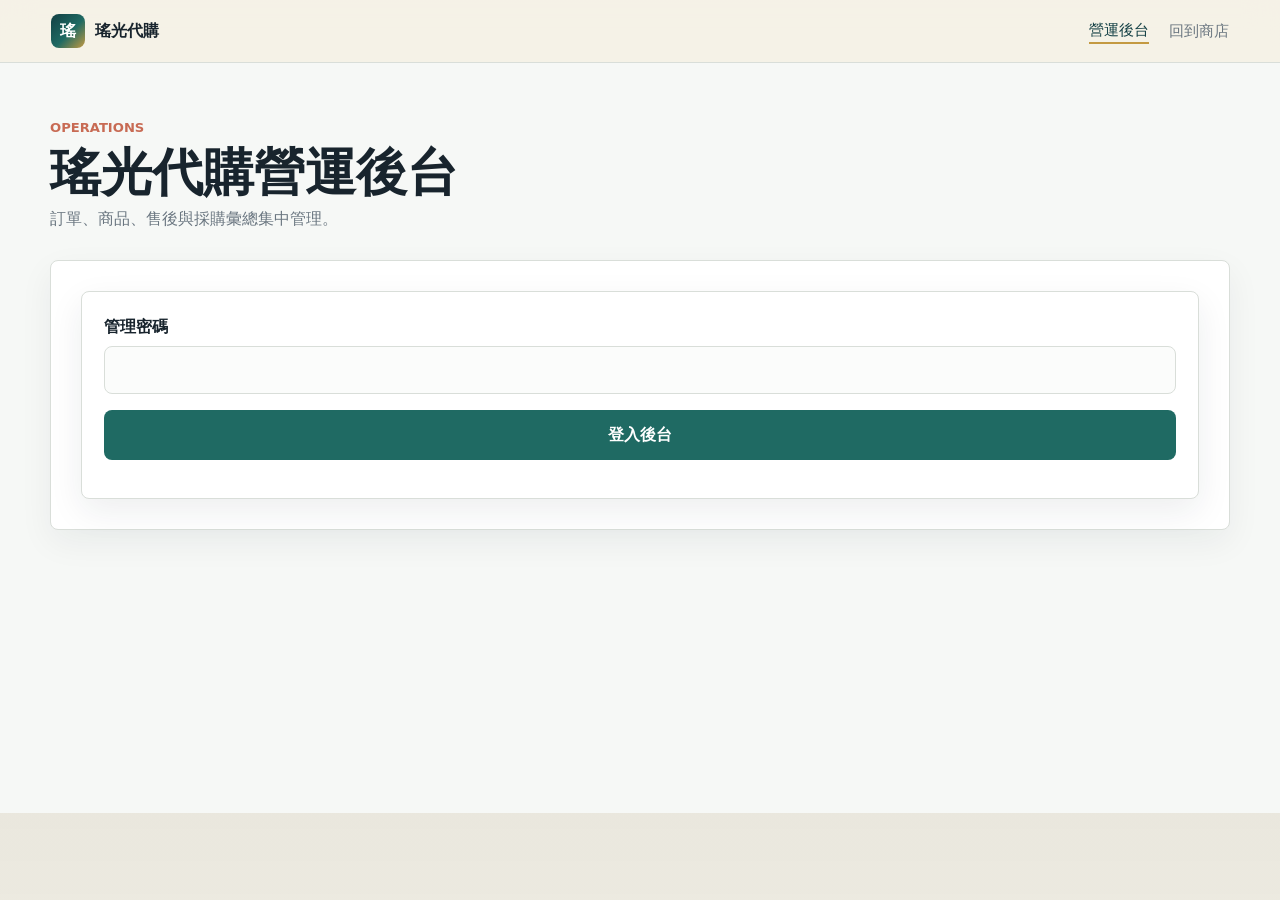
==== admin.html @ eacd02be "Move operations to standalone categorized admin portal" ====
<!doctype html>
<html lang="zh-Hant"><head><meta charset="utf-8" /><meta name="viewport" content="width=device-width,initial-scale=1" /><title>營運後台 | 瑤光代購</title><meta name="robots" content="noindex,nofollow" /><link rel="stylesheet" href="styles.css" /></head>
<body data-page="admin">
  <header class="site-header"><a class="brand" href="index.html"><span class="brand-mark">瑤</span><span>瑤光代購</span></a><nav class="nav-links"><a href="admin.html" aria-current="page">營運後台</a><a href="index.html">回到商店</a></nav><button class="secondary-button" id="adminLogout" type="button" hidden>登出</button></header>
  <main class="subpage-main admin-page">
    <section class="subpage-heading"><p class="eyebrow">Operations</p><h1>瑤光代購營運後台</h1><p>訂單、商品、售後與採購彙總集中管理。</p></section>
    <section class="section subpage-section" id="adminLoginPanel"><form class="request-form admin-login-form" id="adminLoginForm"><label class="full">管理密碼<input id="adminPassword" type="password" autocomplete="current-password" required /></label><button class="primary-button form-submit" type="submit">登入後台</button><p class="full login-hint" id="adminMessage"></p></form></section>
    <div id="adminApp" hidden>
      <section class="admin-operations"><div class="orders-heading"><div><p class="eyebrow">Overview</p><h2>營運總覽</h2></div><button class="secondary-button" id="refreshAll" type="button">重新整理</button></div><div class="dashboard-stats" id="dashboardStats"></div><p id="operationMessage" class="login-hint"></p></section>
      <nav class="member-tabs admin-tabs" aria-label="後台功能"><button class="active" data-tab="orders">訂單</button><button data-tab="products">商品管理</button><button data-tab="purchases">總採購清單</button><button data-tab="support">售後案件</button><button data-tab="tools">系統工具</button></nav>
      <section class="orders-panel" data-panel="orders"><div class="orders-heading"><div><p class="eyebrow">Orders</p><h2>訂單管理</h2></div><button class="secondary-button" id="exportOrders" type="button">匯出 CSV</button></div><div class="order-list" id="orderList"></div></section>
      <section class="products-panel" data-panel="products" hidden><div class="orders-heading"><div><p class="eyebrow">Catalog</p><h2>商品管理</h2></div><div class="panel-actions"><input id="productSearchAdmin" type="search" placeholder="搜尋商品" /><select id="productStoreFilter"><option value="">全部店家</option></select><button class="primary-button" id="newProduct" type="button">新增商品</button></div></div><div id="adminCategoryNav" class="category-grid admin-category-nav"></div><div id="adminProductGrid" class="product-grid admin-product-grid"></div></section>
      <section class="orders-panel" data-panel="purchases" hidden><div class="orders-heading"><div><p class="eyebrow">Purchasing</p><h2>總採購清單</h2></div><div class="panel-actions"><select id="purchaseStoreFilter"><option value="">全部店家</option></select><button class="primary-button" id="refreshPurchases" type="button">更新並同步試算表</button></div></div><div class="table-scroll"><table class="admin-table"><thead><tr><th>商品</th><th>店家／類別</th><th>規格</th><th>總數</th><th>訂單</th><th>客人</th></tr></thead><tbody id="purchaseList"></tbody></table></div></section>
      <section class="orders-panel" data-panel="support" hidden><div class="orders-heading"><div><p class="eyebrow">After-sales</p><h2>售後案件</h2></div></div><div class="order-list" id="supportList"></div></section>
      <section class="orders-panel" data-panel="tools" hidden><div class="orders-heading"><div><p class="eyebrow">Tools</p><h2>系統工具</h2></div></div><div class="panel-actions"><button class="secondary-button" id="formatSpreadsheet" type="button">整理試算表格式</button><button class="secondary-button" id="enableBackup" type="button">啟用每日備份</button></div></section>
    </div>
  </main>
  <dialog id="productEditor" class="product-dialog admin-editor"><button class="dialog-close" id="closeEditor" type="button" aria-label="關閉">×</button><form class="request-form" id="productForm"><input id="productId" type="hidden" /><label>商品名稱<input id="productName" required /></label><label>店家<select id="productStore"><option value="matsukiyo">松本清</option><option value="muji">無印良品</option><option value="loft">LOFT</option><option value="yodobashi">友都八喜</option><option value="threecoins">3COINS</option><option value="seven">7-11</option></select></label><label>細分類<input id="productCategory" /></label><label>日幣價格<input id="productYen" type="number" min="1" required /></label><label>重量 g<input id="productWeight" type="number" min="1" required /></label><label>庫存<input id="productStock" type="number" min="0" required /></label><label>規格<input id="productSpec" /></label><label>圖片網址<input id="productImage" type="url" /></label><label>狀態<select id="productStatus"><option>可代購</option><option>需確認寄送</option><option>需確認輸入</option><option>需查庫存</option><option>預購</option><option>售完</option></select></label><label class="full">說明<textarea id="productDescription" rows="4"></textarea></label><button class="primary-button form-submit" type="submit">儲存商品</button></form></dialog>
  <script src="admin-page.js"></script>
</body></html>
---- styles.css ----
:root {
  color-scheme: light;
  --ink: #18242d;
  --muted: #6a7680;
  --line: #d9ded9;
  --paper: #f6f2e8;
  --white: #ffffff;
  --green: #1f6a63;
  --green-dark: #123f44;
  --coral: #c86b54;
  --gold: #c49a42;
  --danger: #a43e35;
  --shadow: 0 18px 50px rgba(24, 33, 38, 0.12);
}

* { box-sizing: border-box; }
html { scroll-behavior: smooth; }
body {
  margin: 0;
  color: var(--ink);
  background: linear-gradient(180deg, rgba(13, 23, 33, 0.05), transparent 420px), var(--paper);
  font-family: "Noto Sans TC", "Microsoft JhengHei", system-ui, sans-serif;
  line-height: 1.6;
}
img { display: block; max-width: 100%; }
a { color: inherit; text-decoration: none; }
button, input, select, textarea { font: inherit; }

.site-header {
  position: sticky;
  top: 0;
  z-index: 10;
  display: flex;
  align-items: center;
  justify-content: space-between;
  gap: 24px;
  padding: 14px clamp(18px, 4vw, 56px);
  background: rgba(246, 242, 232, 0.92);
  border-bottom: 1px solid var(--line);
  backdrop-filter: blur(16px);
}
.brand, .nav-links, .hero-actions, .summary-actions, .panel-actions { display: flex; align-items: center; }
.brand { gap: 10px; font-weight: 900; }
.brand-mark {
  display: grid;
  width: 34px;
  height: 34px;
  place-items: center;
  color: var(--white);
  background: linear-gradient(135deg, var(--green-dark), var(--green) 55%, var(--gold));
  border-radius: 8px;
}
.nav-links { gap: 20px; color: var(--muted); font-size: 0.95rem; }
.nav-links a:hover { color: var(--ink); }
.language-select { width: auto; min-width: 118px; min-height: 40px; padding: 7px 28px 7px 10px; background: rgba(255,255,255,.88); }
.website-check { position: absolute !important; left: -10000px !important; width: 1px !important; height: 1px !important; overflow: hidden !important; }

.primary-button, .secondary-button, .cart-button, .line-button, .qty-button, .remove-button {
  min-height: 42px;
  border: 1px solid transparent;
  border-radius: 8px;
  cursor: pointer;
  transition: transform 0.2s ease, border-color 0.2s ease, background 0.2s ease;
}
.primary-button, .cart-button, .line-button { color: var(--white); background: var(--green); }
.primary-button, .secondary-button, .line-button {
  display: inline-flex;
  align-items: center;
  justify-content: center;
  padding: 11px 18px;
  font-weight: 900;
}
.secondary-button { color: var(--green-dark); background: var(--white); border-color: var(--line); }
.danger-button { color: var(--danger); }
.primary-button:hover, .cart-button:hover, .line-button:hover { background: var(--green-dark); transform: translateY(-1px); }
.secondary-button:hover { border-color: var(--green); }
.cart-button:disabled { cursor: not-allowed; opacity: 0.6; }

.hero {
  position: relative;
  min-height: min(720px, calc(100vh - 66px));
  display: grid;
  align-items: center;
  padding: 88px clamp(20px, 6vw, 84px) 118px;
  overflow: hidden;
  color: var(--white);
}
.hero::after {
  position: absolute;
  inset: 0;
  content: "";
  background: linear-gradient(90deg, rgba(11, 24, 26, 0.82), rgba(11, 24, 26, 0.28)), linear-gradient(0deg, rgba(11, 24, 26, 0.56), rgba(11, 24, 26, 0.1));
}
.hero-media {
  position: absolute;
  inset: 0;
  background-image: url("https://images.unsplash.com/photo-1519671482749-fd09be7ccebf?auto=format&fit=crop&w=2200&q=85");
  background-position: center;
  background-size: cover;
}
.hero-content { position: relative; z-index: 1; max-width: 760px; }
.hero-content::before {
  display: block;
  width: 72px;
  height: 1px;
  margin-bottom: 22px;
  content: "";
  background: linear-gradient(90deg, var(--gold), rgba(255, 255, 255, 0));
}
.eyebrow { margin: 0 0 10px; color: var(--coral); font-size: 0.82rem; font-weight: 900; text-transform: uppercase; }
.hero .eyebrow { color: #ffd0bd; }
h1, h2, h3, p { overflow-wrap: anywhere; }
h1 { margin: 0; font-size: clamp(3rem, 8vw, 6.8rem); line-height: 0.94; }
.hero-copy { max-width: 620px; margin: 22px 0 28px; color: rgba(255, 255, 255, 0.9); font-size: clamp(1.05rem, 2vw, 1.35rem); }
.hero-actions, .summary-actions, .panel-actions { gap: 12px; flex-wrap: wrap; }

.service-strip {
  display: grid;
  grid-template-columns: repeat(3, 1fr);
  gap: 1px;
  max-width: min(1120px, calc(100% - 36px));
  margin: -72px auto 0;
  position: relative;
  z-index: 2;
  overflow: hidden;
  border: 1px solid var(--line);
  border-radius: 8px;
  background: var(--line);
  box-shadow: var(--shadow);
}
.service-strip div { padding: 22px; background: linear-gradient(180deg, #ffffff, #fbf8ef); }
.service-strip strong, .service-strip span { display: block; }
.service-strip span { color: var(--muted); font-size: 0.94rem; }

.section, .summary-panel { width: min(1180px, calc(100% - 36px)); margin: 0 auto; }
.section { padding: 86px 0 0; }
.section-heading { max-width: 720px; margin-bottom: 30px; }
.section-heading h2, .summary-panel h2, .category-toolbar h2, .orders-heading h2 { margin: 0; font-size: clamp(2rem, 4vw, 3.4rem); line-height: 1.08; }
.section-heading p:not(.eyebrow) { margin: 12px 0 0; color: var(--muted); }

.category-grid, .product-grid, .service-grid, .faq-grid { display: grid; gap: 18px; }
.category-grid { grid-template-columns: repeat(4, minmax(0, 1fr)); }
.product-grid, .service-grid { grid-template-columns: repeat(3, minmax(0, 1fr)); }
.faq-grid { grid-template-columns: repeat(2, minmax(0, 1fr)); }

.category-card, .product-card, .service-card, .cart-panel, .shipping-result, .request-form, .summary-panel, .orders-panel, .products-panel, .faq-grid details {
  background: var(--white);
  border: 1px solid var(--line);
  border-radius: 8px;
  box-shadow: 0 12px 34px rgba(24, 36, 45, 0.08);
}
.category-card, .product-card, .service-card { overflow: hidden; }
.category-card {
  display: grid;
  gap: 10px;
  padding: 0 0 18px;
  color: var(--ink);
  text-align: left;
  cursor: pointer;
  transition: transform 0.2s ease, border-color 0.2s ease, box-shadow 0.2s ease;
}
.category-card:hover { border-color: var(--green); box-shadow: var(--shadow); transform: translateY(-2px); }
.category-card img, .product-card img, .service-card img { width: 100%; object-fit: cover; }
.category-card img { height: 180px; }
.product-card img { height: 210px; padding: 12px; object-fit: contain; background: #fff; }
.service-card img { height: 190px; }
.category-card span, .category-card h3, .category-card p, .category-card strong { margin-inline: 18px; }
.category-card h3, .product-body h3, .service-card h3 { margin-block: 0 8px; font-size: 1.24rem; line-height: 1.25; }
.category-card p, .product-body p, .service-card p { margin-block: 0; color: var(--muted); }
.category-card strong { color: var(--green-dark); }
.product-actions { display: grid; grid-template-columns: 1fr 1fr; gap: 8px; margin-top: 14px; }
.product-actions .cart-button { margin-top: 0; }
.source-link {
  display: inline-flex;
  align-items: center;
  justify-content: center;
  min-height: 42px;
  padding: 9px 12px;
  border: 1px solid var(--green);
  border-radius: 6px;
  color: var(--green-dark);
  font-weight: 700;
  text-align: center;
  text-decoration: none;
}
.source-link:hover { background: var(--paper); }
.category-toolbar { display: flex; align-items: end; justify-content: space-between; gap: 18px; margin-bottom: 22px; }
.category-view[hidden], .category-grid[hidden] { display: none; }

.product-tools {
  display: grid;
  grid-template-columns: repeat(auto-fit, minmax(170px, 1fr));
  gap: 14px;
  margin-bottom: 18px;
}
.product-body, .service-card div { padding: 18px; }
.tag { color: var(--gold); font-size: 0.82rem; font-weight: 900; }
.status-pill {
  display: inline-flex;
  align-items: center;
  width: fit-content;
  min-height: 28px;
  padding: 3px 9px;
  margin-left: 8px;
  color: var(--green-dark);
  background: #eef6f0;
  border: 1px solid #c9dfd2;
  border-radius: 8px;
  font-size: 0.82rem;
  font-weight: 900;
}
.status-pill[data-status="售完"] { color: var(--danger); background: #fff0ed; border-color: #efc9bf; }
.status-pill[data-status="需詢價"] { color: #805d18; background: #fff7df; border-color: #ead38a; }
.product-details { display: flex; align-items: center; justify-content: space-between; gap: 12px; margin: 18px 0; }
.product-details span { color: var(--muted); font-weight: 800; }
.product-meta { display: flex; flex-wrap: wrap; gap: 6px; margin-top: 12px; }
.product-meta span { padding: 4px 8px; border: 1px solid var(--line); border-radius: 4px; color: var(--muted); font-size: 0.78rem; }
.variant-picker { display: grid; gap: 5px; margin-top: 12px; color: var(--muted); font-size: 0.84rem; font-weight: 800; }
.price { color: var(--ink); font-size: 1.08rem; font-weight: 900; }
.cart-button { width: 100%; padding: 8px 14px; font-weight: 900; }

.request-form {
  display: grid;
  grid-template-columns: repeat(2, minmax(0, 1fr));
  gap: 16px;
  padding: 22px;
}
.special-form, .admin-form, .settings-form { margin-top: 26px; }
body[data-request-type="代訂位"] .ticket-field,
body[data-request-type="代訂位"] .product-field,
body[data-request-type="代訂票"] .reservation-field,
body[data-request-type="特殊商品代購"] .reservation-field,
body[data-request-type="網拍網購"] .reservation-field { display: none; }
body[data-request-type="特殊商品代購"] .ticket-field,
body[data-request-type="網拍網購"] .ticket-field { display: grid; }
label { display: grid; gap: 7px; color: var(--ink); font-weight: 900; }
input, select, textarea { width: 100%; min-height: 44px; padding: 10px 12px; color: var(--ink); background: #fbfcfb; border: 1px solid var(--line); border-radius: 8px; outline: none; }
textarea { resize: vertical; }
input:focus, select:focus, textarea:focus { border-color: var(--green); box-shadow: 0 0 0 3px rgba(30, 111, 92, 0.12); }
.full, .form-submit { grid-column: 1 / -1; }

.checkout-layout, .calculator-layout, .admin-grid {
  display: grid;
  grid-template-columns: 0.95fr 1.05fr;
  gap: 24px;
  align-items: start;
}
.shipping-result, .cart-panel, .orders-panel, .products-panel { padding: 22px; }
.result-row, .cart-estimate div, .cart-total { display: flex; align-items: center; justify-content: space-between; gap: 14px; padding-bottom: 12px; border-bottom: 1px solid var(--line); }
.result-row span, .cart-estimate span { color: var(--muted); }
.result-row strong, .cart-estimate strong { font-size: 1.08rem; }
.result-row.total, .cart-total { padding: 14px 0 0; border-bottom: 0; font-size: 1.2rem; }
.shipping-result p { margin: 0; color: var(--muted); }
.source-links { display: grid; gap: 8px; padding-top: 8px; }
.source-links a { color: var(--green-dark); font-weight: 900; text-decoration: underline; text-underline-offset: 3px; }

.cart-items, .order-list, .admin-product-list { display: grid; gap: 12px; }
.empty-cart { margin: 0; color: var(--muted); }
.cart-row, .admin-product-card {
  display: grid;
  grid-template-columns: 1fr auto;
  gap: 14px;
  padding-bottom: 14px;
  border-bottom: 1px solid var(--line);
}
.cart-row h3 { margin: 0 0 4px; font-size: 1rem; }
.cart-row p, .admin-product-card span { margin: 0; color: var(--muted); }
.cart-row strong { display: block; margin-top: 6px; }
.cart-controls { display: flex; align-items: center; justify-content: flex-end; gap: 8px; }
.qty-button, .remove-button { min-width: 36px; padding: 6px 10px; background: var(--white); border-color: var(--line); }
.remove-button { color: var(--danger); }
.cart-estimate { display: grid; margin-top: 18px; }
.coupon-entry { display: grid; grid-template-columns: 1fr auto; gap: 8px; margin-top: 18px; }
.coupon-message { min-height: 20px; margin: 8px 0 0; color: var(--green-dark); font-weight: 800; }
.coupon-form { grid-column: 1 / -1; }
.coupon-admin-list { display: grid; gap: 8px; }
.coupon-row { display: grid; grid-template-columns: 1fr auto; gap: 12px; align-items: center; padding: 10px 0; border-bottom: 1px solid var(--line); }
.coupon-row span { display: block; margin-top: 3px; color: var(--muted); }

.summary-panel { display: grid; gap: 16px; padding: 30px; margin-top: 44px; margin-bottom: 72px; }
.summary-panel[hidden] { display: none; }
.admin-section[hidden] { display: none; }
.lookup-result[hidden] { display: none; }
.lookup-result {
  display: grid;
  gap: 10px;
  margin-top: 18px;
  padding: 20px;
  background: var(--white);
  border: 1px solid var(--line);
  border-radius: 8px;
  box-shadow: 0 12px 34px rgba(24, 36, 45, 0.08);
}
.lookup-result strong {
  color: var(--green-dark);
  font-size: 1.2rem;
}
.lookup-result p {
  margin: 0;
  color: var(--muted);
}
.lookup-result textarea {
  min-height: 150px;
}
.lookup-status {
  width: fit-content;
  padding: 4px 10px;
  color: var(--green-dark);
  background: #eef6f0;
  border: 1px solid #c9dfd2;
  border-radius: 8px;
  font-weight: 900;
}
.login-hint {
  margin: 0;
  color: var(--muted);
  font-weight: 900;
}
.faq-grid details { padding: 18px; }
.faq-grid summary { cursor: pointer; color: var(--green-dark); font-weight: 900; }
.faq-grid p { margin: 10px 0 0; color: var(--muted); }
.orders-panel, .products-panel { margin-top: 28px; }
.orders-heading { display: flex; align-items: end; justify-content: space-between; gap: 18px; margin-bottom: 18px; }
.orders-heading h2 { font-size: clamp(1.6rem, 3vw, 2.4rem); }
.order-card {
  display: grid;
  gap: 10px;
  padding: 16px;
  background: #fbfcfb;
  border: 1px solid var(--line);
  border-radius: 8px;
}
.order-card header { display: flex; align-items: center; justify-content: space-between; gap: 12px; }
.order-card h3 { margin: 0; font-size: 1.05rem; }
.order-card p { margin: 0; color: var(--muted); }
.order-card textarea { min-height: 120px; font-size: 0.92rem; }

.floating-line {
  position: fixed;
  right: 18px;
  bottom: 18px;
  z-index: 12;
  display: grid;
  min-width: 62px;
  height: 54px;
  place-items: center;
  color: var(--white);
  background: #06c755;
  border-radius: 8px;
  box-shadow: var(--shadow);
  font-weight: 900;
}
.mobile-tabbar { display: none; }
.site-footer { display: flex; justify-content: space-between; gap: 18px; padding: 24px clamp(18px, 4vw, 56px); color: var(--muted); border-top: 1px solid var(--line); }

@media (max-width: 980px) {
  .category-grid, .product-grid, .service-grid, .faq-grid { grid-template-columns: repeat(2, minmax(0, 1fr)); }
  .checkout-layout, .calculator-layout, .admin-grid { grid-template-columns: 1fr; }
}
@media (max-width: 860px) {
  .site-header { align-items: flex-start; flex-wrap: wrap; }
  .nav-links { order: 3; width: 100%; overflow-x: auto; padding-bottom: 2px; }
  .service-strip, .category-grid, .product-grid, .service-grid, .faq-grid, .product-tools { grid-template-columns: 1fr; }
  .category-toolbar { align-items: stretch; flex-direction: column-reverse; }
  .request-form { grid-template-columns: 1fr; }
}
@media (max-width: 560px) {
  body { padding-bottom: 72px; }
  .hero { min-height: 620px; padding: 68px 20px 112px; }
  .section, .summary-panel, .service-strip { width: calc(100% - 24px); }
  .cart-row, .admin-product-card { grid-template-columns: 1fr; }
  .product-actions { grid-template-columns: 1fr; }
  .cart-controls { justify-content: flex-start; }
  .floating-line { display: none; }
  .mobile-tabbar {
    position: fixed;
    right: 10px;
    bottom: 10px;
    left: 10px;
    z-index: 20;
    display: grid;
    grid-template-columns: repeat(4, 1fr);
    overflow: hidden;
    background: rgba(255, 255, 255, 0.96);
    border: 1px solid var(--line);
    border-radius: 8px;
    box-shadow: var(--shadow);
  }
  .mobile-tabbar a {
    display: grid;
    min-height: 50px;
    place-items: center;
    color: var(--green-dark);
    font-weight: 900;
  }
  .mobile-tabbar a + a { border-left: 1px solid var(--line); }
  .cart-dock { right: 10px; bottom: 70px; left: 10px; display: flex; }
  .site-footer { flex-direction: column; }
}
.search-wrap { position: relative; }
.search-suggestions { position: absolute; top: calc(100% + 6px); right: 0; left: 0; z-index: 15; overflow: hidden; background: var(--white); border: 1px solid var(--line); border-radius: 8px; box-shadow: var(--shadow); }
.search-suggestions button { display: grid; grid-template-columns: 46px 1fr; gap: 10px; width: 100%; padding: 9px; text-align: left; background: var(--white); border: 0; border-bottom: 1px solid var(--line); cursor: pointer; }
.search-suggestions img { width: 46px; height: 46px; object-fit: contain; }
.search-suggestions span, .search-suggestions small { display: block; }
.search-suggestions small { color: var(--muted); }
.price-filter { display: grid; grid-template-columns: auto 1fr auto 1fr; align-items: center; gap: 6px; }
.price-filter input { min-width: 0; }
.hot-searches { display: flex; flex-wrap: wrap; align-items: center; gap: 8px; margin: -6px 0 18px; color: var(--muted); }
.hot-searches button { padding: 5px 10px; color: var(--green-dark); background: #eef6f0; border: 1px solid #c9dfd2; border-radius: 6px; cursor: pointer; }
.product-card { position: relative; }
.product-detail-trigger, .product-title-button { display: block; width: 100%; padding: 0; color: inherit; text-align: left; background: transparent; border: 0; cursor: pointer; }
.favorite-button { position: absolute; top: 10px; right: 10px; z-index: 2; display: grid; width: 38px; height: 38px; place-items: center; color: #778188; background: rgba(255,255,255,.94); border: 1px solid var(--line); border-radius: 50%; cursor: pointer; }
.favorite-button.active { color: var(--coral); border-color: var(--coral); }
.product-dialog { width: min(980px, calc(100% - 30px)); max-height: calc(100vh - 30px); padding: 0; border: 0; border-radius: 8px; box-shadow: var(--shadow); }
.product-dialog::backdrop { background: rgba(12, 24, 28, .62); }
.dialog-close { position: absolute; top: 12px; right: 12px; z-index: 2; width: 40px; height: 40px; font-size: 1.5rem; background: var(--white); border: 1px solid var(--line); border-radius: 50%; cursor: pointer; }
.product-detail-layout { display: grid; grid-template-columns: minmax(280px, .9fr) 1.1fr; gap: 34px; padding: 42px; }
.product-detail-image img { width: 100%; max-height: 520px; object-fit: contain; }
.product-detail-layout h2 { margin: 10px 0; font-size: 2rem; }
.product-facts { display: grid; grid-template-columns: repeat(2, 1fr); margin: 22px 0; border-top: 1px solid var(--line); }
.product-facts div { padding: 12px 0; border-bottom: 1px solid var(--line); }
.product-facts dt { color: var(--muted); font-size: .82rem; }
.product-facts dd { margin: 2px 0 0; font-weight: 900; }
.detail-actions { display: flex; flex-wrap: wrap; gap: 8px; margin-top: 20px; }
.shipping-warning { margin-top: 18px; padding: 12px; background: #fff7df; border-radius: 6px; }
.cart-dock { position: fixed; right: 18px; bottom: 84px; z-index: 18; display: none; align-items: center; justify-content: space-between; gap: 12px; min-width: 250px; padding: 12px 16px; color: white; background: var(--green-dark); border-radius: 8px; box-shadow: var(--shadow); }

.member-auth, .member-columns { display: grid; grid-template-columns: repeat(2, minmax(0, 1fr)); gap: 20px; }
.member-auth h3, .member-dashboard h3 { margin: 4px 0 12px; }
.member-message { min-height: 24px; margin: 14px 0 0; color: var(--green-dark); font-weight: 800; }
.member-dashboard { border-top: 1px solid var(--line); margin-top: 18px; padding-top: 20px; }
.member-toolbar { display: flex; align-items: center; justify-content: space-between; gap: 16px; margin-bottom: 20px; }
.member-toolbar p { margin: 4px 0 0; }
.member-columns > section { min-width: 0; }
.member-coupon-list, .member-order-list { display: grid; gap: 10px; }
.member-coupon, .member-order { border: 1px solid var(--line); border-radius: 8px; padding: 14px; background: #fff; }
.member-coupon strong, .member-order strong { display: block; margin-bottom: 4px; }
.member-order details { margin-top: 10px; }
.member-order-item { display: grid; grid-template-columns: minmax(0, 1fr) auto; gap: 8px; padding: 8px 0; border-top: 1px solid var(--line); }
.product-more { display: flex; align-items: center; justify-content: center; gap: 16px; margin-top: 24px; }

[hidden] { display: none !important; }
.nav-links a.active, .nav-links a[aria-current="page"] { color: var(--green-dark); border-bottom: 2px solid var(--gold); }
.subpage-main { min-height: calc(100vh - 150px); padding: 54px 0 72px; background: #f6f8f6; }
.subpage-heading, .subpage-section, .subpage-summary { width: min(1180px, calc(100% - 36px)); margin-right: auto; margin-left: auto; }
.subpage-heading { margin-bottom: 28px; }
.subpage-heading h1 { margin: 4px 0 10px; font-size: clamp(2rem, 4vw, 3.4rem); }
.subpage-heading > p:last-child { max-width: 680px; margin: 0; color: var(--muted); }
.subpage-section { margin-top: 0; padding: 30px; background: var(--white); border: 1px solid var(--line); border-radius: 8px; box-shadow: 0 12px 34px rgba(24, 36, 45, 0.06); }
.subpage-section > *, .member-auth > *, .checkout-layout > * { min-width: 0; }
.subpage-summary { margin-top: 28px; }
.cart-page-toolbar, .member-actions { display: flex; align-items: center; justify-content: space-between; gap: 12px; }
.cart-page-toolbar { margin-bottom: 20px; }
.cart-page-toolbar h2, .checkout-form h2, .member-section h2 { margin: 0; font-size: 1.25rem; }
.cart-product { display: grid; grid-template-columns: 76px minmax(0, 1fr); gap: 12px; align-items: start; }
.cart-product img { width: 76px; height: 76px; object-fit: contain; background: #f7f8f7; border: 1px solid var(--line); border-radius: 6px; }
.cart-empty-state { padding: 28px 8px; text-align: center; }
.cart-empty-state p { margin-bottom: 20px; }
.form-note { margin: 8px 0 0; color: var(--muted); }
.form-note a { color: var(--green-dark); font-weight: 900; text-decoration: underline; }
.member-actions { justify-content: flex-end; }
.member-stats { display: grid; grid-template-columns: repeat(3, 1fr); gap: 12px; margin-bottom: 20px; }
.member-stats div { padding: 16px; background: #f7f9f7; border: 1px solid var(--line); border-radius: 8px; }
.member-stats span, .member-stats strong { display: block; }
.member-stats span { color: var(--muted); font-size: .85rem; }
.member-stats strong { margin-top: 4px; font-size: 1.15rem; }
.member-tabs { display: flex; gap: 4px; margin-bottom: 22px; overflow-x: auto; border-bottom: 1px solid var(--line); }
.member-tabs button { min-width: max-content; padding: 10px 14px; color: var(--muted); background: transparent; border: 0; border-bottom: 3px solid transparent; cursor: pointer; font-weight: 900; }
.member-tabs button.active { color: var(--green-dark); border-bottom-color: var(--gold); }
.member-tab-panel > h2 { margin-bottom: 16px; }
.saved-product-list, .address-list { display: grid; gap: 10px; }
.saved-product { display: grid; grid-template-columns: 72px minmax(0, 1fr) auto; gap: 12px; align-items: center; padding: 12px; border: 1px solid var(--line); border-radius: 8px; }
.saved-product img { width: 72px; height: 72px; object-fit: contain; }
.saved-product span { display: block; color: var(--muted); }
.saved-product-actions { display: flex; gap: 6px; }
.notice-options { display: flex; flex-wrap: wrap; gap: 10px; margin-top: 6px; font-size: .82rem; }
.notice-options label { display: flex; align-items: center; gap: 4px; font-weight: 700; }
.notice-options input { width: auto; min-height: 0; }
.address-form { margin-bottom: 16px; }
.address-card { display: flex; align-items: center; justify-content: space-between; gap: 12px; padding: 14px; border: 1px solid var(--line); border-radius: 8px; }
.address-card span { margin-left: 10px; color: var(--muted); }
.address-card p { margin: 4px 0 0; }
.member-order header { display: flex; justify-content: space-between; gap: 10px; }
.member-order header span { display: block; color: var(--muted); }
.order-timeline { display: grid; grid-template-columns: repeat(8, 1fr); padding: 0; margin: 18px 0 10px; list-style: none; }
.order-timeline li { position: relative; padding-top: 18px; color: var(--muted); font-size: .7rem; text-align: center; }
.order-timeline li::before { position: absolute; top: 5px; right: 50%; left: -50%; height: 2px; content: ""; background: var(--line); }
.order-timeline li:first-child::before { display: none; }
.order-timeline li span { position: absolute; top: 0; left: calc(50% - 6px); z-index: 1; width: 12px; height: 12px; background: var(--white); border: 2px solid var(--line); border-radius: 50%; }
.order-timeline li.done::before, .order-timeline li.done span { background: var(--green); border-color: var(--green); }
.order-timeline li.current { color: var(--green-dark); font-weight: 900; }
.order-updated { margin: 0; color: var(--muted); font-size: .85rem; }
.reorder-button { margin-top: 12px; }
.checkout-steps { display: grid; grid-template-columns: repeat(5, 1fr); width: min(900px, calc(100% - 36px)); padding: 0; margin: 0 auto 24px; list-style: none; counter-reset: checkout; }
.checkout-steps li { position: relative; padding-top: 36px; color: var(--muted); text-align: center; font-weight: 800; }
.checkout-steps li::before { position: absolute; top: 0; left: calc(50% - 15px); z-index: 1; display: grid; width: 30px; height: 30px; place-items: center; content: counter(checkout); counter-increment: checkout; background: var(--white); border: 2px solid var(--line); border-radius: 50%; }
.checkout-steps li::after { position: absolute; top: 14px; left: -50%; width: 100%; height: 2px; content: ""; background: var(--line); }
.checkout-steps li:first-child::after { display: none; }
.checkout-steps li.active::before { color: white; background: var(--green); border-color: var(--green); }
.checkout-steps li.active::after { background: var(--green); }
.checkout-stage { display: grid; grid-template-columns: repeat(2, minmax(0, 1fr)); gap: 16px; }
.checkout-navigation { display: flex; justify-content: space-between; gap: 10px; }
.review-summary { display: grid; gap: 10px; margin-bottom: 18px; }
.review-summary div { display: flex; justify-content: space-between; padding-bottom: 8px; border-bottom: 1px solid var(--line); }
.review-summary .total { font-size: 1.15rem; }
.order-admin-fields { display: grid; grid-template-columns: 1fr 1fr auto; gap: 10px; align-items: end; }
.admin-operations { margin-bottom: 24px; padding: 22px; background: var(--white); border: 1px solid var(--line); border-radius: 8px; box-shadow: 0 12px 34px rgba(24,36,45,.08); }
.admin-operations h2 { margin: 0 0 16px; }
.admin-login-section, body:not([data-page="admin"]) .admin-section { display: none !important; }
.admin-page { max-width: 1500px; }
.admin-tabs { margin: 24px 0; overflow-x: auto; }
.admin-category-nav { margin: 18px 0; grid-template-columns: repeat(auto-fit,minmax(150px,1fr)); }
.admin-category-nav .category-card { min-height: 90px; text-align: left; }
.admin-product-grid { grid-template-columns: repeat(auto-fill,minmax(230px,1fr)); }
.admin-product-grid .product-card { display: grid; grid-template-rows: 190px 1fr; }
.admin-product-grid .product-image { height: 190px; background: #fff; }
.admin-product-grid .product-image img { width: 100%; height: 100%; object-fit: contain; }
.admin-editor { width: min(760px,calc(100vw - 28px)); }
.table-scroll { overflow-x: auto; }
.admin-table { width: 100%; border-collapse: collapse; min-width: 900px; }
.admin-table th,.admin-table td { padding: 12px; border-bottom: 1px solid var(--line); text-align: left; vertical-align: middle; }
.admin-table th { background: #eff5f2; position: sticky; top: 0; z-index: 1; }
.purchase-product { display: grid; grid-template-columns: 72px minmax(160px,1fr); align-items: center; gap: 12px; }
.purchase-product img { width: 72px; height: 72px; object-fit: contain; background: #fff; border: 1px solid var(--line); border-radius: 6px; }
@media (max-width:700px){.admin-product-grid{grid-template-columns:repeat(2,minmax(0,1fr))}.admin-product-grid .product-card{grid-template-rows:140px 1fr}.admin-product-grid .product-image{height:140px}.admin-page .orders-heading{align-items:flex-start}.admin-page .panel-actions{width:100%}.admin-page .panel-actions input,.admin-page .panel-actions select{min-width:0;width:100%}}
.dashboard-stats { display: grid; grid-template-columns: repeat(5, minmax(0, 1fr)); gap: 10px; margin-bottom: 16px; }
.dashboard-stats div { padding: 14px; background: #f7f9f7; border: 1px solid var(--line); border-radius: 6px; }
.dashboard-stats span, .dashboard-stats strong { display: block; }
.dashboard-stats span { color: var(--muted); font-size: .82rem; }
.dashboard-stats strong { margin-top: 3px; font-size: 1.15rem; }
.cart-validation { margin-bottom: 14px; padding: 14px; color: #805d18; background: #fff7df; border: 1px solid #ead38a; border-radius: 8px; }
.cart-validation p { margin: 4px 0 0; }
.policy-content { display: grid; gap: 10px; }
.policy-content h2 { margin: 20px 0 0; font-size: 1.25rem; }
.policy-content p { margin: 0; color: var(--muted); }
@media (max-width: 760px) {
  .member-auth, .member-columns { grid-template-columns: 1fr; }
  .member-toolbar { align-items: flex-start; }
  .subpage-main { padding-top: 30px; }
  .subpage-section { width: calc(100% - 24px); padding: 18px; }
  .subpage-heading { width: calc(100% - 32px); }
  .member-toolbar, .member-actions { align-items: stretch; flex-direction: column; }
  .product-detail-layout { grid-template-columns: 1fr; padding: 24px; }
  .product-facts { grid-template-columns: 1fr 1fr; }
  .member-stats { grid-template-columns: 1fr; }
  .saved-product { grid-template-columns: 58px minmax(0, 1fr); }
  .saved-product-actions { grid-column: 1 / -1; }
  .checkout-steps li { font-size: .72rem; }
  .checkout-stage { grid-template-columns: 1fr; }
  .order-timeline { overflow-x: auto; grid-template-columns: repeat(8, 84px); padding-bottom: 6px; }
  .order-admin-fields { grid-template-columns: 1fr; }
  .dashboard-stats { grid-template-columns: repeat(2, 1fr); }
}
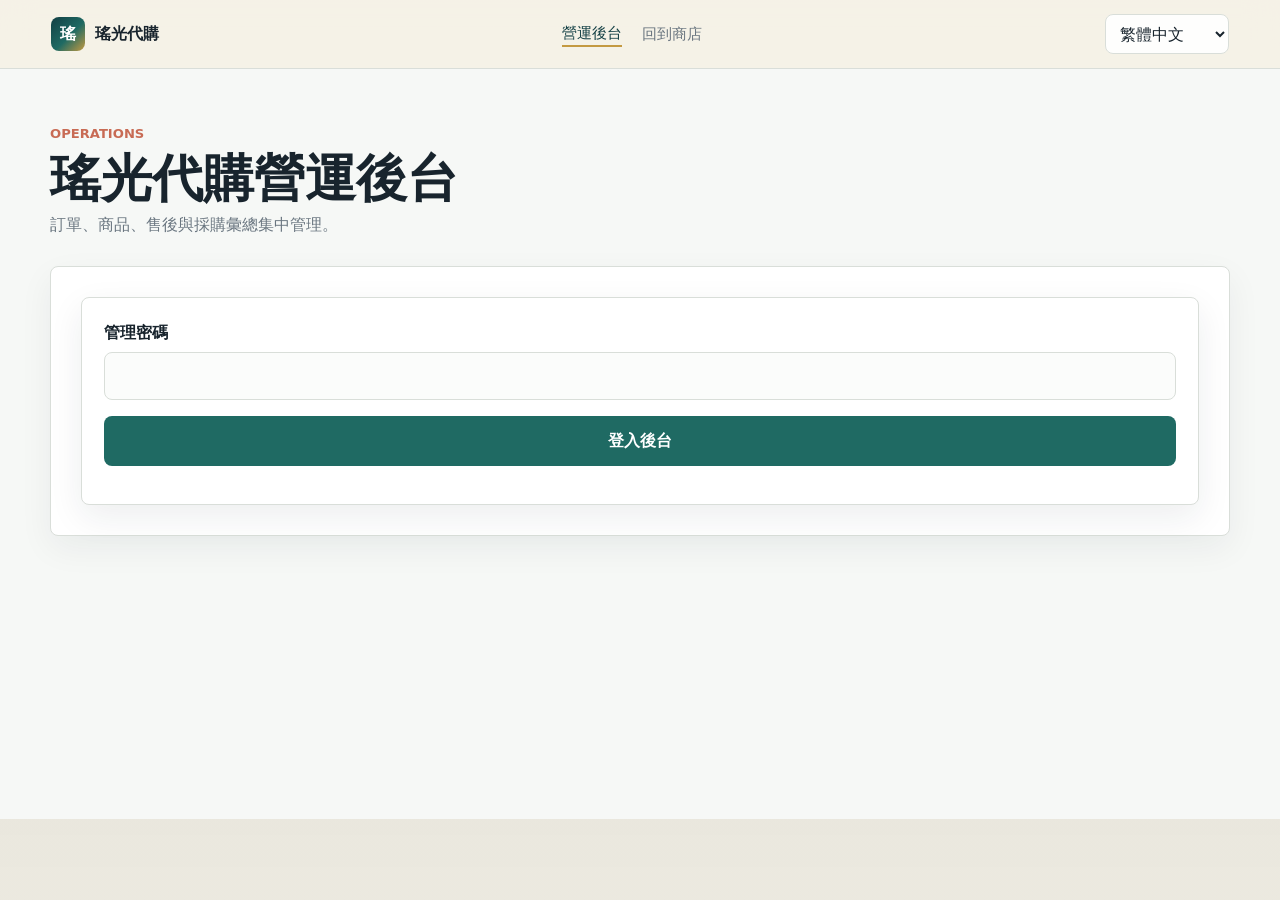
==== commit 3be62a21: "Fix admin panels and complete interface translations" ====
--- a/admin.html
+++ b/admin.html
@@ -7,14 +7,20 @@
     <section class="section subpage-section" id="adminLoginPanel"><form class="request-form admin-login-form" id="adminLoginForm"><label class="full">管理密碼<input id="adminPassword" type="password" autocomplete="current-password" required /></label><button class="primary-button form-submit" type="submit">登入後台</button><p class="full login-hint" id="adminMessage"></p></form></section>
     <div id="adminApp" hidden>
       <section class="admin-operations"><div class="orders-heading"><div><p class="eyebrow">Overview</p><h2>營運總覽</h2></div><button class="secondary-button" id="refreshAll" type="button">重新整理</button></div><div class="dashboard-stats" id="dashboardStats"></div><p id="operationMessage" class="login-hint"></p></section>
-      <nav class="member-tabs admin-tabs" aria-label="後台功能"><button class="active" data-tab="orders">訂單</button><button data-tab="products">商品管理</button><button data-tab="purchases">總採購清單</button><button data-tab="support">售後案件</button><button data-tab="tools">系統工具</button></nav>
+      <nav class="member-tabs admin-tabs" aria-label="後台功能"><button class="active" data-tab="orders">訂單</button><button data-tab="products">商品管理</button><button data-tab="purchases">總採購清單</button><button data-tab="operations">營運中心</button><button data-tab="support">售後案件</button><button data-tab="tools">系統工具</button></nav>
       <section class="orders-panel" data-panel="orders"><div class="orders-heading"><div><p class="eyebrow">Orders</p><h2>訂單管理</h2></div><button class="secondary-button" id="exportOrders" type="button">匯出 CSV</button></div><div class="order-list" id="orderList"></div></section>
       <section class="products-panel" data-panel="products" hidden><div class="orders-heading"><div><p class="eyebrow">Catalog</p><h2>商品管理</h2></div><div class="panel-actions"><input id="productSearchAdmin" type="search" placeholder="搜尋商品" /><select id="productStoreFilter"><option value="">全部店家</option></select><button class="primary-button" id="newProduct" type="button">新增商品</button></div></div><div id="adminCategoryNav" class="category-grid admin-category-nav"></div><div id="adminProductGrid" class="product-grid admin-product-grid"></div></section>
-      <section class="orders-panel" data-panel="purchases" hidden><div class="orders-heading"><div><p class="eyebrow">Purchasing</p><h2>總採購清單</h2></div><div class="panel-actions"><select id="purchaseStoreFilter"><option value="">全部店家</option></select><button class="primary-button" id="refreshPurchases" type="button">更新並同步試算表</button></div></div><div class="table-scroll"><table class="admin-table"><thead><tr><th>商品</th><th>店家／類別</th><th>規格</th><th>總數</th><th>訂單</th><th>客人</th></tr></thead><tbody id="purchaseList"></tbody></table></div></section>
+      <section class="orders-panel" data-panel="purchases" hidden><div class="orders-heading"><div><p class="eyebrow">Purchasing</p><h2>總採購清單與分配</h2></div><div class="panel-actions"><select id="purchaseStoreFilter"><option value="">全部店家</option></select><select id="batchPurchaseStatus"><option>已買齊</option><option>缺貨</option><option>部分到貨</option><option>需確認</option></select><button class="primary-button" id="applyBatchPurchase" type="button">批次套用</button><button class="secondary-button" id="refreshPurchases" type="button">重新彙總</button></div></div><div id="purchaseList" class="purchase-allocation-list"></div></section>
+      <section data-panel="operations" hidden><div class="operations-grid"><section class="orders-panel"><div class="orders-heading"><div><p class="eyebrow">Alerts</p><h2>異常提醒</h2></div></div><div id="alertList" class="alert-list"></div></section><section class="orders-panel"><div class="orders-heading"><div><p class="eyebrow">Settlement</p><h2>退款、補款與毛利</h2></div></div><div id="settlementList" class="order-list"></div></section></div></section>
+      <section class="orders-panel" data-panel="operations" hidden><div class="orders-heading"><div><p class="eyebrow">Packing</p><h2>台灣出貨與揀貨單</h2></div><button class="secondary-button" id="printPacking" type="button">列印揀貨單</button></div><div id="packingList" class="packing-list"></div></section>
+      <section class="orders-panel" data-panel="operations" hidden><div class="orders-heading"><div><p class="eyebrow">Packages</p><h2>日本包裹管理</h2></div></div><form class="request-form" id="packageForm"><label>箱號<input id="packageId" placeholder="留空自動產生" /></label><label>狀態<select id="packageStatus"><option>日本集貨中</option><option>已封箱</option><option>已寄出</option><option>台灣清關中</option><option>已抵台</option></select></label><label>寄送方式<input id="packageMethod" placeholder="EMS／國際小包" /></label><label>實重 g<input id="packageWeight" type="number" min="0" /></label><label>物流單號<input id="packageTracking" /></label><label class="full">訂單編號（逗號分隔）<input id="packageOrders" /></label><button class="primary-button form-submit" type="submit">儲存包裹</button></form><div id="packageList" class="order-list"></div></section>
+      <section class="orders-panel" data-panel="operations" hidden><div class="orders-heading"><div><p class="eyebrow">Stock</p><h2>現貨庫存</h2></div></div><form class="request-form" id="stockForm"><label>商品ID<input id="stockId" required /></label><label>商品名稱<input id="stockName" required /></label><label>規格<input id="stockVariant" /></label><label>數量<input id="stockQuantity" type="number" min="0" required /></label><label>售價<input id="stockPrice" type="number" min="0" required /></label><label>圖片網址<input id="stockImage" type="url" /></label><button class="primary-button form-submit" type="submit">儲存現貨</button></form><div id="stockList" class="admin-product-grid product-grid"></div></section>
       <section class="orders-panel" data-panel="support" hidden><div class="orders-heading"><div><p class="eyebrow">After-sales</p><h2>售後案件</h2></div></div><div class="order-list" id="supportList"></div></section>
-      <section class="orders-panel" data-panel="tools" hidden><div class="orders-heading"><div><p class="eyebrow">Tools</p><h2>系統工具</h2></div></div><div class="panel-actions"><button class="secondary-button" id="formatSpreadsheet" type="button">整理試算表格式</button><button class="secondary-button" id="enableBackup" type="button">啟用每日備份</button></div></section>
+      <section class="orders-panel" data-panel="tools" hidden><div class="orders-heading"><div><p class="eyebrow">Pricing</p><h2>全站收費設定</h2></div></div><form class="request-form" id="siteSettingsForm"><label>日幣匯率<input id="settingYenRate" type="number" min="0.001" step="0.001" required /></label><label>日本國內運費（日幣）<input id="settingDomesticYen" type="number" min="0" step="1" required /></label><label>預設國際寄送<select id="settingShippingMethod"><option value="ems">EMS 國際快捷</option><option value="smallPacketAir">小形包裝物 航空</option></select></label><button class="primary-button form-submit" type="submit">儲存並套用全站</button></form><p class="member-message" id="settingsMessage"></p></section>
+      <section class="orders-panel" data-panel="tools" hidden><div class="orders-heading"><div><p class="eyebrow">Tools</p><h2>系統工具與備份</h2></div></div><div class="panel-actions"><button class="secondary-button" id="formatSpreadsheet" type="button">整理試算表格式</button><button class="secondary-button" id="enableBackup" type="button">啟用每日備份</button><button class="primary-button" id="createBackup" type="button">立即備份</button><button class="secondary-button" id="loadBackups" type="button">查看備份</button></div><div id="backupList" class="order-list"><p>點擊「查看備份」載入備份紀錄。</p></div></section>
     </div>
   </main>
   <dialog id="productEditor" class="product-dialog admin-editor"><button class="dialog-close" id="closeEditor" type="button" aria-label="關閉">×</button><form class="request-form" id="productForm"><input id="productId" type="hidden" /><label>商品名稱<input id="productName" required /></label><label>店家<select id="productStore"><option value="matsukiyo">松本清</option><option value="muji">無印良品</option><option value="loft">LOFT</option><option value="yodobashi">友都八喜</option><option value="threecoins">3COINS</option><option value="seven">7-11</option></select></label><label>細分類<input id="productCategory" /></label><label>日幣價格<input id="productYen" type="number" min="1" required /></label><label>重量 g<input id="productWeight" type="number" min="1" required /></label><label>庫存<input id="productStock" type="number" min="0" required /></label><label>規格<input id="productSpec" /></label><label>圖片網址<input id="productImage" type="url" /></label><label>狀態<select id="productStatus"><option>可代購</option><option>需確認寄送</option><option>需確認輸入</option><option>需查庫存</option><option>預購</option><option>售完</option></select></label><label class="full">說明<textarea id="productDescription" rows="4"></textarea></label><button class="primary-button form-submit" type="submit">儲存商品</button></form></dialog>
   <script src="admin-page.js"></script>
+  <script src="site-enhancements.js"></script>
 </body></html>
--- a/styles.css
+++ b/styles.css
@@ -94,7 +94,7 @@
 .hero-media {
   position: absolute;
   inset: 0;
-  background-image: url("https://images.unsplash.com/photo-1519671482749-fd09be7ccebf?auto=format&fit=crop&w=2200&q=85");
+  background-image: url("https://images.unsplash.com/photo-1586880244406-556ebe35f282?auto=format&fit=crop&w=2200&q=88");
   background-position: center;
   background-size: cover;
 }
@@ -366,6 +366,12 @@
 }
 @media (max-width: 560px) {
   body { padding-bottom: 72px; }
+  .site-header { display: grid; grid-template-columns: repeat(2, minmax(0, 1fr)); align-items: center; gap: 10px 12px; overflow: hidden; }
+  .site-header .brand { grid-column: 1; grid-row: 1; min-width: 0; }
+  .site-header .account-button { grid-column: 2; grid-row: 1; width: 100%; margin: 0; text-align: center; }
+  .site-header .language-select { grid-column: 1; grid-row: 2; width: 100%; min-width: 0; }
+  .site-header .line-button { grid-column: 2; grid-row: 2; width: 100%; }
+  .site-header .nav-links { grid-column: 1 / -1; grid-row: 3; order: initial; }
   .hero { min-height: 620px; padding: 68px 20px 112px; }
   .section, .summary-panel, .service-strip { width: calc(100% - 24px); }
   .cart-row, .admin-product-card { grid-template-columns: 1fr; }
@@ -426,6 +432,28 @@
 .cart-dock { position: fixed; right: 18px; bottom: 84px; z-index: 18; display: none; align-items: center; justify-content: space-between; gap: 12px; min-width: 250px; padding: 12px 16px; color: white; background: var(--green-dark); border-radius: 8px; box-shadow: var(--shadow); }
 
 .member-auth, .member-columns { display: grid; grid-template-columns: repeat(2, minmax(0, 1fr)); gap: 20px; }
+.member-auth-single { grid-template-columns: minmax(0, 560px); justify-content: center; }
+.auth-switches { display: flex; justify-content: center; gap: 5px; color: var(--muted); font-size: .88rem; }
+.auth-switches button { padding: 2px; color: var(--green-dark); background: transparent; border: 0; cursor: pointer; text-decoration: underline; }
+.account-button { padding: 11px 18px; color: #fff; background: #172e29; border-radius: 6px; font-weight: 900; text-decoration: none; white-space: nowrap; }
+.request-form input[readonly] { color: #53605d; background: #edf1ef; cursor: not-allowed; }
+.cart-toast { position: fixed; right: 24px; bottom: 94px; z-index: 1000; max-width: min(420px, calc(100vw - 32px)); padding: 14px 18px; color: #fff; background: #173f36; border-radius: 6px; box-shadow: 0 14px 38px rgba(0,0,0,.22); opacity: 0; transform: translateY(12px); pointer-events: none; transition: .2s ease; font-weight: 800; }
+.cart-toast.show { opacity: 1; transform: translateY(0); }
+.section.category-open { display: grid; grid-template-columns: 220px minmax(0,1fr); gap: 22px; align-items: start; }
+.section.category-open > .section-heading { grid-column: 1/-1; }
+.section.category-open .category-grid { display: grid; grid-template-columns: 1fr; gap: 8px; position: sticky; top: 90px; }
+.section.category-open .category-card { display: grid; grid-template-columns: 52px minmax(0,1fr); align-items: center; min-height: 64px; padding: 6px; text-align: left; }
+.section.category-open .category-card img { width: 52px; height: 52px; grid-row: 1/4; border-radius: 4px; }
+.section.category-open .category-card .tag,.section.category-open .category-card p,.section.category-open .category-card strong { display:none; }
+.section.category-open .category-card h3 { margin: 0 8px; font-size: .95rem; }
+.section.category-open .category-card.active { border-color: var(--green); background:#edf6f2; }
+.section.category-open .category-view { min-width:0; }
+@media (max-width: 860px) {
+  .section.category-open { display:block; }
+  .section.category-open .category-grid { display:flex; position:static; overflow-x:auto; margin-bottom:14px; }
+  .section.category-open .category-card { flex:0 0 150px; }
+  .account-button { margin-left:auto; }
+}
 .member-auth h3, .member-dashboard h3 { margin: 4px 0 12px; }
 .member-message { min-height: 24px; margin: 14px 0 0; color: var(--green-dark); font-weight: 800; }
 .member-dashboard { border-top: 1px solid var(--line); margin-top: 18px; padding-top: 20px; }
@@ -522,7 +550,32 @@
 .admin-table th { background: #eff5f2; position: sticky; top: 0; z-index: 1; }
 .purchase-product { display: grid; grid-template-columns: 72px minmax(160px,1fr); align-items: center; gap: 12px; }
 .purchase-product img { width: 72px; height: 72px; object-fit: contain; background: #fff; border: 1px solid var(--line); border-radius: 6px; }
+.admin-order-items { display: grid; gap: 8px; margin: 14px 0; }
+.admin-order-item { display: grid; grid-template-columns: 64px minmax(0,1fr) auto; align-items: center; gap: 12px; padding: 10px; background: #f7faf8; border: 1px solid var(--line); border-radius: 6px; }
+.admin-order-item img { width: 64px; height: 64px; object-fit: contain; background: #fff; }
+.admin-order-item div { display: grid; gap: 3px; }
+.admin-order-item span,.allocation-badge small { color: var(--muted); font-size: .85rem; }
+.allocation-badge { display: grid; gap: 3px; min-width: 100px; padding: 8px; border-radius: 6px; background: #edf1ef; text-align: center; font-weight: 800; }
+.allocation-badge.partial { background: #fff2d8; color: #8b5a00; }.allocation-badge.complete { background: #dff3e9; color: #17634e; }
+.purchase-allocation-list { display: grid; gap: 14px; }
+.purchase-allocation-card { border: 1px solid var(--line); border-radius: 8px; background: #fff; overflow: hidden; }
+.purchase-allocation-card > header { display: flex; justify-content: space-between; gap: 18px; padding: 16px; background: #f7faf8; }
+.purchase-product div { display: grid; gap: 4px; }.purchase-product span { color: var(--muted); }
+.purchase-state { display: grid; grid-template-columns: 110px 150px; gap: 10px; }
+.purchase-state label,.allocation-line label,.purchase-card-footer label { display: grid; gap: 5px; font-size: .82rem; font-weight: 700; }
+.allocation-lines { padding: 14px 16px; }.allocation-lines h4 { margin: 0 0 10px; }
+.allocation-line { display: grid; grid-template-columns: minmax(220px,1fr) 110px 150px; gap: 12px; align-items: end; padding: 10px 0; border-top: 1px solid var(--line); }
+.allocation-line > div { display: grid; gap: 3px; }.allocation-line span { color: var(--muted); font-size: .84rem; }
+.purchase-card-footer { display: grid; grid-template-columns: minmax(240px,1fr) auto; gap: 12px; align-items: end; padding: 14px 16px; border-top: 1px solid var(--line); }
+.batch-check { align-self: start; font-size: .82rem; font-weight: 800; }
+.operations-grid { display: grid; grid-template-columns: 1fr 1.5fr; gap: 18px; }.operations-grid .orders-panel { margin-top: 0; }
+.alert-list { display: grid; gap: 8px; }.operation-alert { display: grid; gap: 3px; padding: 10px; border-left: 4px solid #4d8b7d; background: #f5f8f6; }.operation-alert.warning { border-color: #d49b26; }.operation-alert.danger { border-color: #c94f48; }
+.cost-inline { display: grid; grid-template-columns: repeat(4,minmax(100px,1fr)) auto; gap: 8px; }
+.packing-list { display: grid; grid-template-columns: repeat(auto-fit,minmax(280px,1fr)); gap: 12px; }.packing-card { border: 1px solid var(--line); padding: 14px; }.packing-card header { display: grid; gap: 3px; margin-bottom: 10px; }.packing-card>div { display: grid; grid-template-columns: 44px 1fr; gap: 8px; align-items: center; padding: 5px 0; }.packing-card img { width: 44px; height: 44px; object-fit: contain; }
 @media (max-width:700px){.admin-product-grid{grid-template-columns:repeat(2,minmax(0,1fr))}.admin-product-grid .product-card{grid-template-rows:140px 1fr}.admin-product-grid .product-image{height:140px}.admin-page .orders-heading{align-items:flex-start}.admin-page .panel-actions{width:100%}.admin-page .panel-actions input,.admin-page .panel-actions select{min-width:0;width:100%}}
+@media (max-width:700px){.purchase-allocation-card>header,.allocation-line,.purchase-card-footer{grid-template-columns:1fr;display:grid}.purchase-state{grid-template-columns:1fr 1fr}.admin-order-item{grid-template-columns:56px minmax(0,1fr)}.allocation-badge{grid-column:1/-1}.purchase-product{grid-template-columns:64px minmax(0,1fr)}.purchase-product img{width:64px;height:64px}}
+@media (max-width:900px){.operations-grid{grid-template-columns:1fr}.cost-inline{grid-template-columns:1fr 1fr}}
+@media print{body[data-page="admin"] .site-header,body[data-page="admin"] .subpage-heading,body[data-page="admin"] .admin-operations,body[data-page="admin"] .admin-tabs,body[data-page="admin"] [data-panel]:not([data-panel="operations"]),body[data-page="admin"] [data-panel="operations"]:not(:has(#packingList)),body[data-page="admin"] #printPacking{display:none!important}body[data-page="admin"] .orders-panel{box-shadow:none;border:0}.packing-card{break-inside:avoid}}
 .dashboard-stats { display: grid; grid-template-columns: repeat(5, minmax(0, 1fr)); gap: 10px; margin-bottom: 16px; }
 .dashboard-stats div { padding: 14px; background: #f7f9f7; border: 1px solid var(--line); border-radius: 6px; }
 .dashboard-stats span, .dashboard-stats strong { display: block; }
